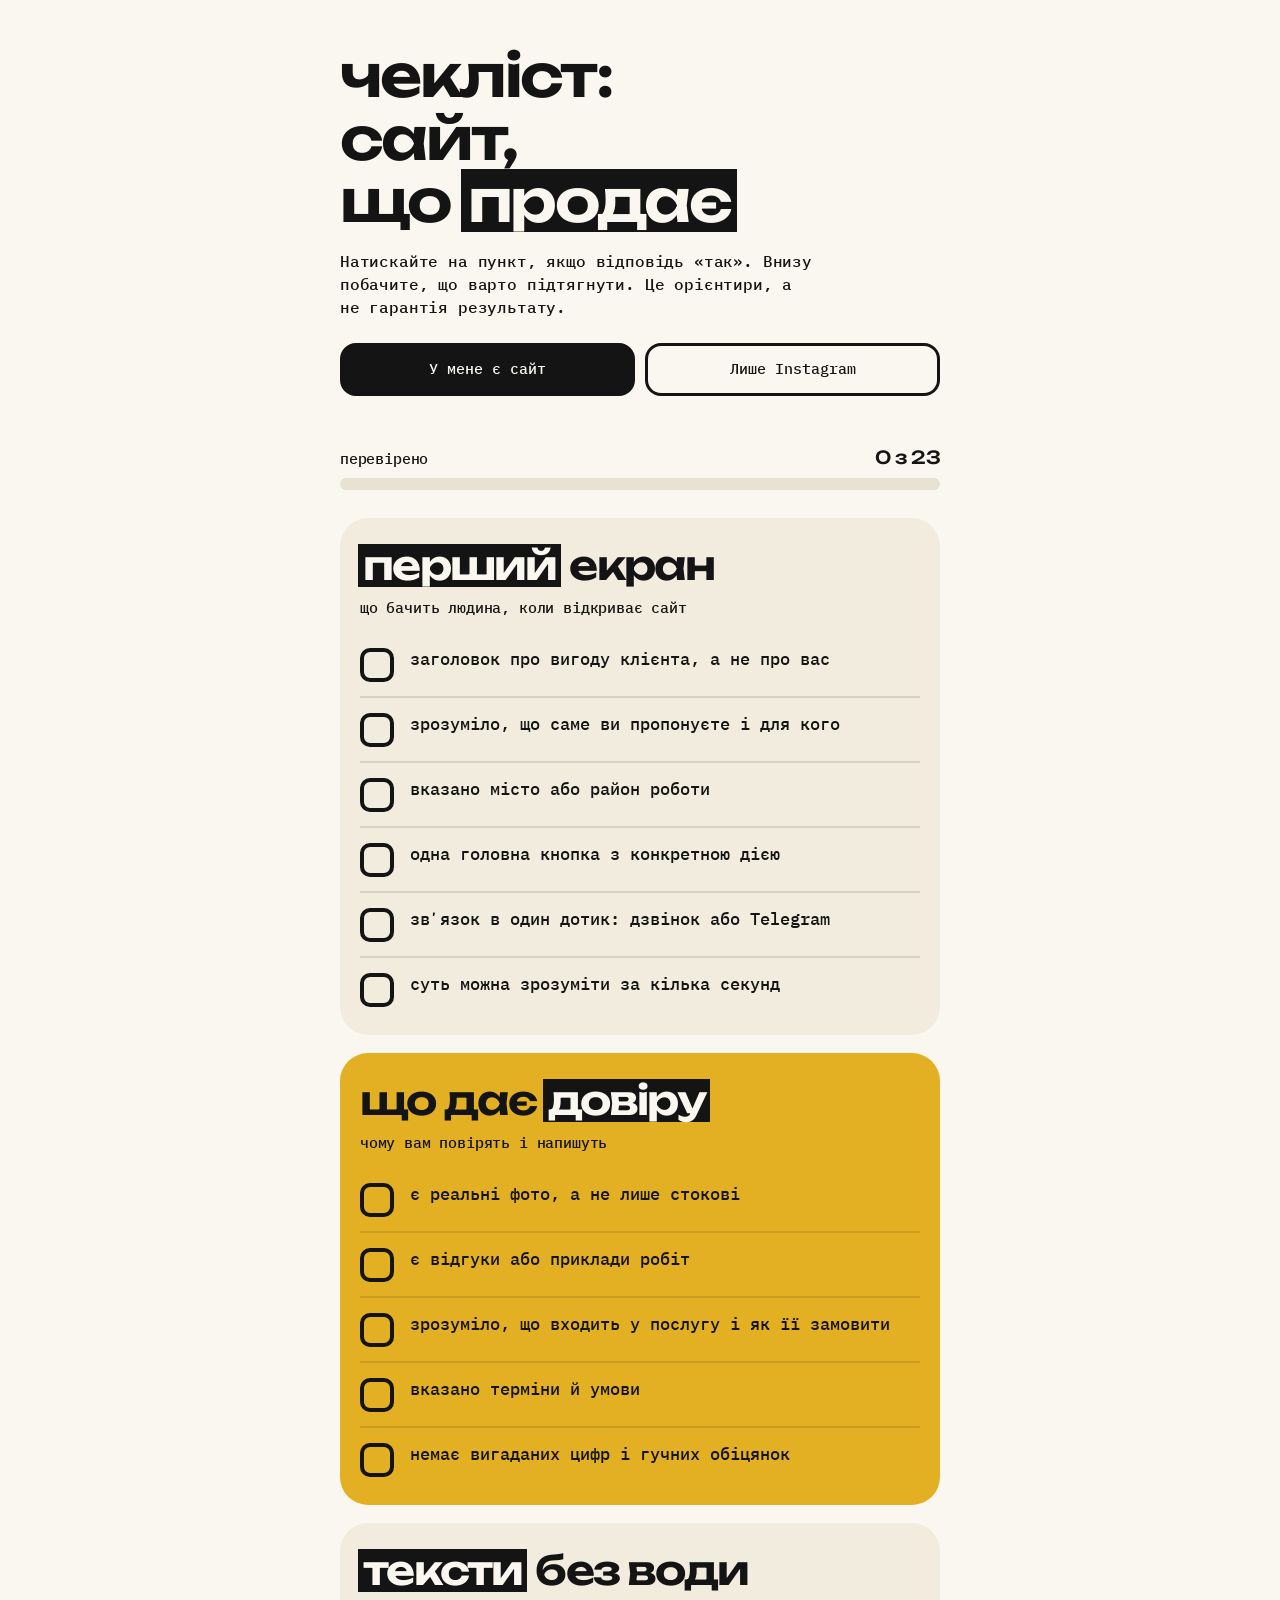
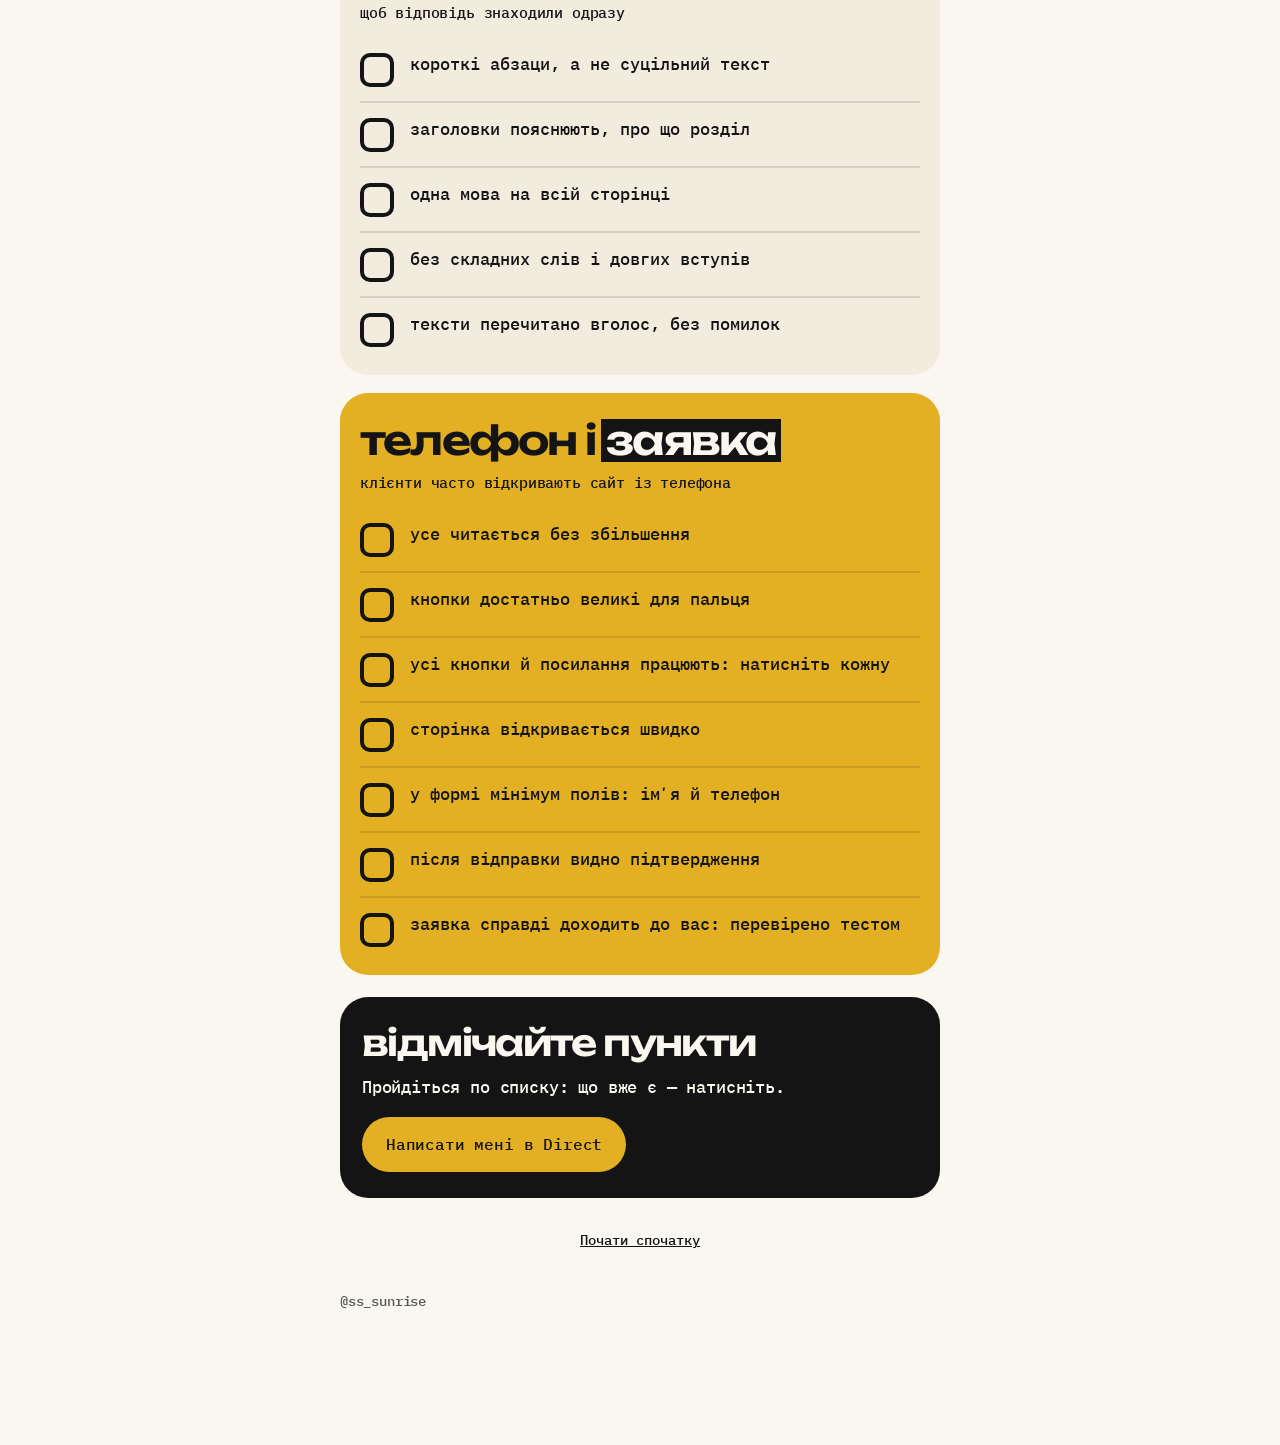
==== index.html @ e407d033 "Add checklist page" ====
<!DOCTYPE html>
<html lang="uk">
<head>
<meta charset="utf-8">
<meta name="viewport" content="width=device-width, initial-scale=1">
<title>Чекліст: сайт, що продає</title>
<link rel="preconnect" href="https://fonts.googleapis.com">
<link rel="preconnect" href="https://fonts.gstatic.com" crossorigin>
<link href="https://fonts.googleapis.com/css2?family=IBM+Plex+Mono:wght@500&family=Unbounded:wght@600&display=swap" rel="stylesheet">
<style>
:root{--cream:#FAF7F0;--dark:#141414;--mustard:#E3B023;--wine:#5A0F1C}
*{box-sizing:border-box;-webkit-tap-highlight-color:transparent}
html,body{margin:0}
body{background:var(--cream);color:var(--dark);font:500 17px/1.45 "IBM Plex Mono",ui-monospace,monospace;letter-spacing:-.01em}
.wrap{max-width:640px;margin:0 auto;padding:0 20px 120px}
h1,h2{font-family:Unbounded,system-ui,sans-serif;font-weight:600;text-transform:lowercase;letter-spacing:-.045em;margin:0}
.hero{padding:44px 0 22px}
.hero h1{font-size:clamp(36px,11vw,58px);line-height:1.08}
.plate{display:inline-block;background:var(--dark);color:var(--cream);padding:0 .12em;margin-left:-.04em}
.lead{margin:18px 0 0;font-size:16px;max-width:30em}
.tabs{display:flex;gap:10px;margin:24px 0 8px}
.tab{flex:1;font:inherit;font-size:15px;line-height:1.25;padding:14px 12px;border:3px solid var(--dark);border-radius:16px;background:transparent;color:var(--dark);cursor:pointer;text-align:center}
.tab[aria-selected="true"]{background:var(--dark);color:var(--cream)}
.bar{position:sticky;top:0;z-index:5;background:var(--cream);padding:12px 0 10px;margin-top:6px}
.bar .row{display:flex;justify-content:space-between;align-items:baseline;gap:12px;font-size:15px}
.bar .row b{font-weight:500;font-family:Unbounded,system-ui,sans-serif;font-size:18px;letter-spacing:-.03em}
.track{height:12px;border-radius:8px;background:#E8E2D2;margin-top:8px;overflow:hidden}
.fill{height:100%;width:0;background:var(--dark);border-radius:8px;transition:width .25s ease}
.sec{border-radius:28px;padding:26px 20px 14px;margin:18px 0}
.sec h2{font-size:clamp(28px,8vw,40px);line-height:1.08}
.sec p.sub{margin:10px 0 14px;font-size:15px}
.sec.cr{background:#F1ECDD}
.sec.mu{background:var(--mustard)}
.sec.wn{background:var(--wine);color:var(--cream)}
.sec.wn .plate{background:var(--cream);color:var(--wine)}
.sec.mu .plate,.sec.cr .plate{background:var(--dark);color:var(--cream)}
.item{display:flex;gap:16px;align-items:flex-start;width:100%;text-align:left;font:inherit;color:inherit;background:none;border:0;padding:14px 0;cursor:pointer;border-top:2px solid rgba(20,20,20,.12)}
.sec.wn .item{border-top-color:rgba(250,247,240,.2)}
.item:first-of-type{border-top:0}
.box{flex:none;width:34px;height:34px;border:4px solid currentColor;border-radius:10px;display:grid;place-items:center;margin-top:1px;transition:background .15s}
.box svg{width:20px;height:20px;opacity:0;transform:scale(.6);transition:all .15s}
.item[aria-checked="true"] .box{background:currentColor}
.item[aria-checked="true"] .box svg{opacity:1;transform:none}
.item[aria-checked="true"] .box svg{stroke:var(--cream)}
.sec.mu .item[aria-checked="true"] .box svg{stroke:var(--mustard)}
.sec.wn .item[aria-checked="true"] .box svg{stroke:var(--wine)}
.item[aria-checked="true"] .t{opacity:.55}
.item:focus-visible{outline:3px solid var(--dark);outline-offset:2px}
.sec.wn .item:focus-visible{outline-color:var(--cream)}
.result{background:var(--dark);color:var(--cream);border-radius:28px;padding:26px 22px;margin:22px 0}
.result h2{font-size:clamp(26px,7.5vw,36px);line-height:1.1;margin-bottom:12px}
.result p{margin:0 0 18px}
.result .w{color:var(--mustard)}
.cta{display:inline-block;background:var(--mustard);color:var(--dark);text-decoration:none;border-radius:999px;padding:16px 24px;font-size:16px}
.reset{display:block;margin:6px auto 0;background:none;border:0;font:inherit;font-size:14px;color:var(--dark);text-decoration:underline;cursor:pointer;padding:10px}
.foot{margin-top:30px;font-size:14px;opacity:.7}
[hidden]{display:none!important}
</style>
</head>
<body>
<div class="wrap">
  <header class="hero">
    <h1>чекліст:<br>сайт,<br>що <span class="plate">продає</span></h1>
    <p class="lead">Натискайте на пункт, якщо відповідь «так». Внизу побачите, що варто підтягнути. Це орієнтири, а не гарантія результату.</p>
    <div class="tabs" role="tablist" aria-label="Оберіть, що перевіряємо">
      <button class="tab" role="tab" id="tab-site" aria-selected="true" data-mode="site">У мене є сайт</button>
      <button class="tab" role="tab" id="tab-insta" aria-selected="false" data-mode="insta">Лише Instagram</button>
    </div>
  </header>

  <div class="bar" aria-live="polite">
    <div class="row"><span id="label">перевірено</span><b id="count">0 з 0</b></div>
    <div class="track"><div class="fill" id="fill"></div></div>
  </div>

  <main id="main"></main>

  <section class="result" id="result">
    <h2 id="rtitle"></h2>
    <p id="rtext"></p>
    <a class="cta" id="cta" href="https://www.instagram.com/ss_sunrise/" target="_blank" rel="noopener">Написати мені в Direct</a>
  </section>
  <button class="reset" id="reset" type="button">Почати спочатку</button>
  <p class="foot">@ss_sunrise</p>
</div>

<script>
(function(){
  var DATA={
    site:[
      {cls:'cr',title:'<span class="plate">перший</span> екран',sub:'що бачить людина, коли відкриває сайт',items:[
        'заголовок про вигоду клієнта, а не про вас',
        'зрозуміло, що саме ви пропонуєте і для кого',
        'вказано місто або район роботи',
        'одна головна кнопка з конкретною дією',
        'звʼязок в один дотик: дзвінок або Telegram',
        'суть можна зрозуміти за кілька секунд']},
      {cls:'mu',title:'що дає <span class="plate">довіру</span>',sub:'чому вам повірять і напишуть',items:[
        'є реальні фото, а не лише стокові',
        'є відгуки або приклади робіт',
        'зрозуміло, що входить у послугу і як її замовити',
        'вказано терміни й умови',
        'немає вигаданих цифр і гучних обіцянок']},
      {cls:'cr',title:'<span class="plate">тексти</span> без води',sub:'щоб відповідь знаходили одразу',items:[
        'короткі абзаци, а не суцільний текст',
        'заголовки пояснюють, про що розділ',
        'одна мова на всій сторінці',
        'без складних слів і довгих вступів',
        'тексти перечитано вголос, без помилок']},
      {cls:'mu',title:'телефон і <span class="plate">заявка</span>',sub:'клієнти часто відкривають сайт із телефона',items:[
        'усе читається без збільшення',
        'кнопки достатньо великі для пальця',
        'усі кнопки й посилання працюють: натисніть кожну',
        'сторінка відкривається швидко',
        'у формі мінімум полів: імʼя й телефон',
        'після відправки видно підтвердження',
        'заявка справді доходить до вас: перевірено тестом']}
    ],
    insta:[
      {cls:'wn',title:'сайту нема? <span class="plate">instagram</span>',sub:'тоді перевірте профіль: це теж ваша вітрина',items:[
        'у шапці: чим займаєтесь і для кого',
        'вказано місто або район',
        'є кнопка звʼязку, і вона працює',
        'у Direct відповідаєте швидко',
        'у закріплених: з чого почати новому клієнтові']},
      {cls:'cr',title:'ціни й <span class="plate">вибір</span>',sub:'щоб клієнт знайшов потрібне в Instagram',items:[
        'ціни або «від скількох» видно, а не лише «ціна в Direct»',
        'конкретний товар чи послугу можна знайти за кілька дотиків',
        'актуальні розділені за категоріями',
        'у дописі: назва, ціна, як замовити',
        'відгуки зібрані в одному місці',
        'видно, що актуально зараз: наявність і терміни']}
    ]
  };
  var CHECK='<svg viewBox="0 0 24 24" fill="none" stroke-width="4" stroke-linecap="round" stroke-linejoin="round"><path d="M5 12.5l4.5 4.5L19 7.5"/></svg>';
  var mode='site', state={site:{},insta:{}};
  var $=function(id){return document.getElementById(id)};
  function load(){try{var s=localStorage.getItem('ss-checklist');if(s){var o=JSON.parse(s);if(o&&o.site&&o.insta)state=o}}catch(e){}}
  function save(){try{localStorage.setItem('ss-checklist',JSON.stringify(state))}catch(e){}}
  function total(m){return DATA[m].reduce(function(a,s){return a+s.items.length},0)}
  function done(m){return Object.keys(state[m]).filter(function(k){return state[m][k]}).length}
  function render(){
    var h='';
    DATA[mode].forEach(function(s,si){
      h+='<section class="sec '+s.cls+'"><h2>'+s.title+'</h2><p class="sub">'+s.sub+'</p>';
      s.items.forEach(function(t,ii){
        var k=si+'-'+ii, on=!!state[mode][k];
        h+='<button type="button" class="item" role="checkbox" aria-checked="'+on+'" data-k="'+k+'"><span class="box">'+CHECK+'</span><span class="t">'+t+'</span></button>';
      });
      h+='</section>';
    });
    $('main').innerHTML=h;
    update();
  }
  function update(){
    var n=done(mode), t=total(mode);
    $('count').textContent=n+' з '+t;
    $('fill').style.width=(t?n/t*100:0)+'%';
    var title,text;
    if(n===0){title='відмічайте пункти';text='Пройдіться по списку: що вже є — натисніть.';}
    else if(n===t){title='усе відмічено';text='Добрий результат. Якщо хочете, можна ще звірити деталі разом: напишіть, і я подивлюся ваш '+(mode==='site'?'сайт':'профіль')+'.';}
    else{title='без галочки: '+(t-n);text='Ці пункти варто підтягнути в першу чергу. Напишіть мені, скільки лишилось без галочки: підкажу, з чого почати саме у вас. А щоб я зробив усе за вас, напишіть слово «ціна».';}
    $('rtitle').textContent=title;$('rtext').textContent=text;
  }
  document.addEventListener('click',function(e){
    var it=e.target.closest&&e.target.closest('.item');
    if(it){var k=it.getAttribute('data-k');state[mode][k]=!state[mode][k];it.setAttribute('aria-checked',String(!!state[mode][k]));save();update();return}
    var tb=e.target.closest&&e.target.closest('.tab');
    if(tb){mode=tb.getAttribute('data-mode');
      ['site','insta'].forEach(function(m){$('tab-'+m).setAttribute('aria-selected',String(m===mode))});
      render();window.scrollTo(0,0);return}
    if(e.target.id==='reset'){state[mode]={};save();render()}
  });
  load();render();
})();
</script>
</body>
</html>
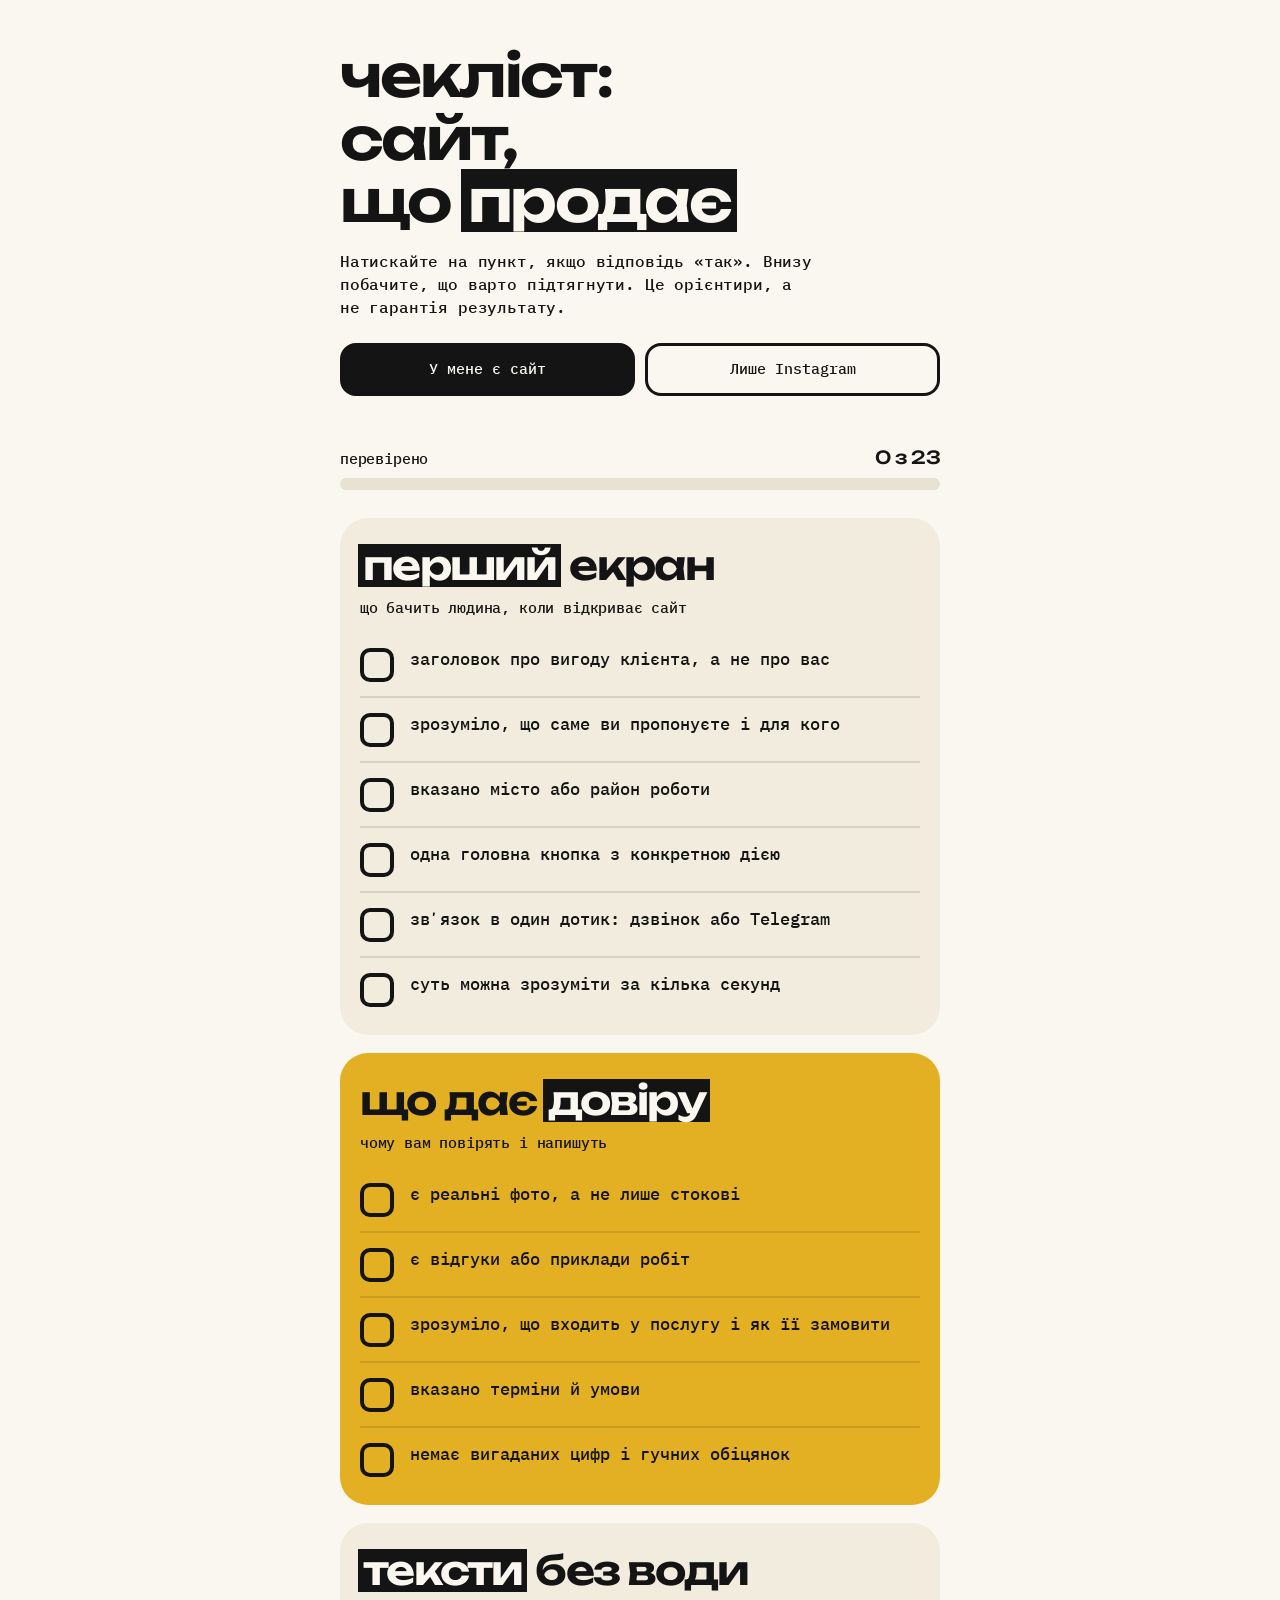
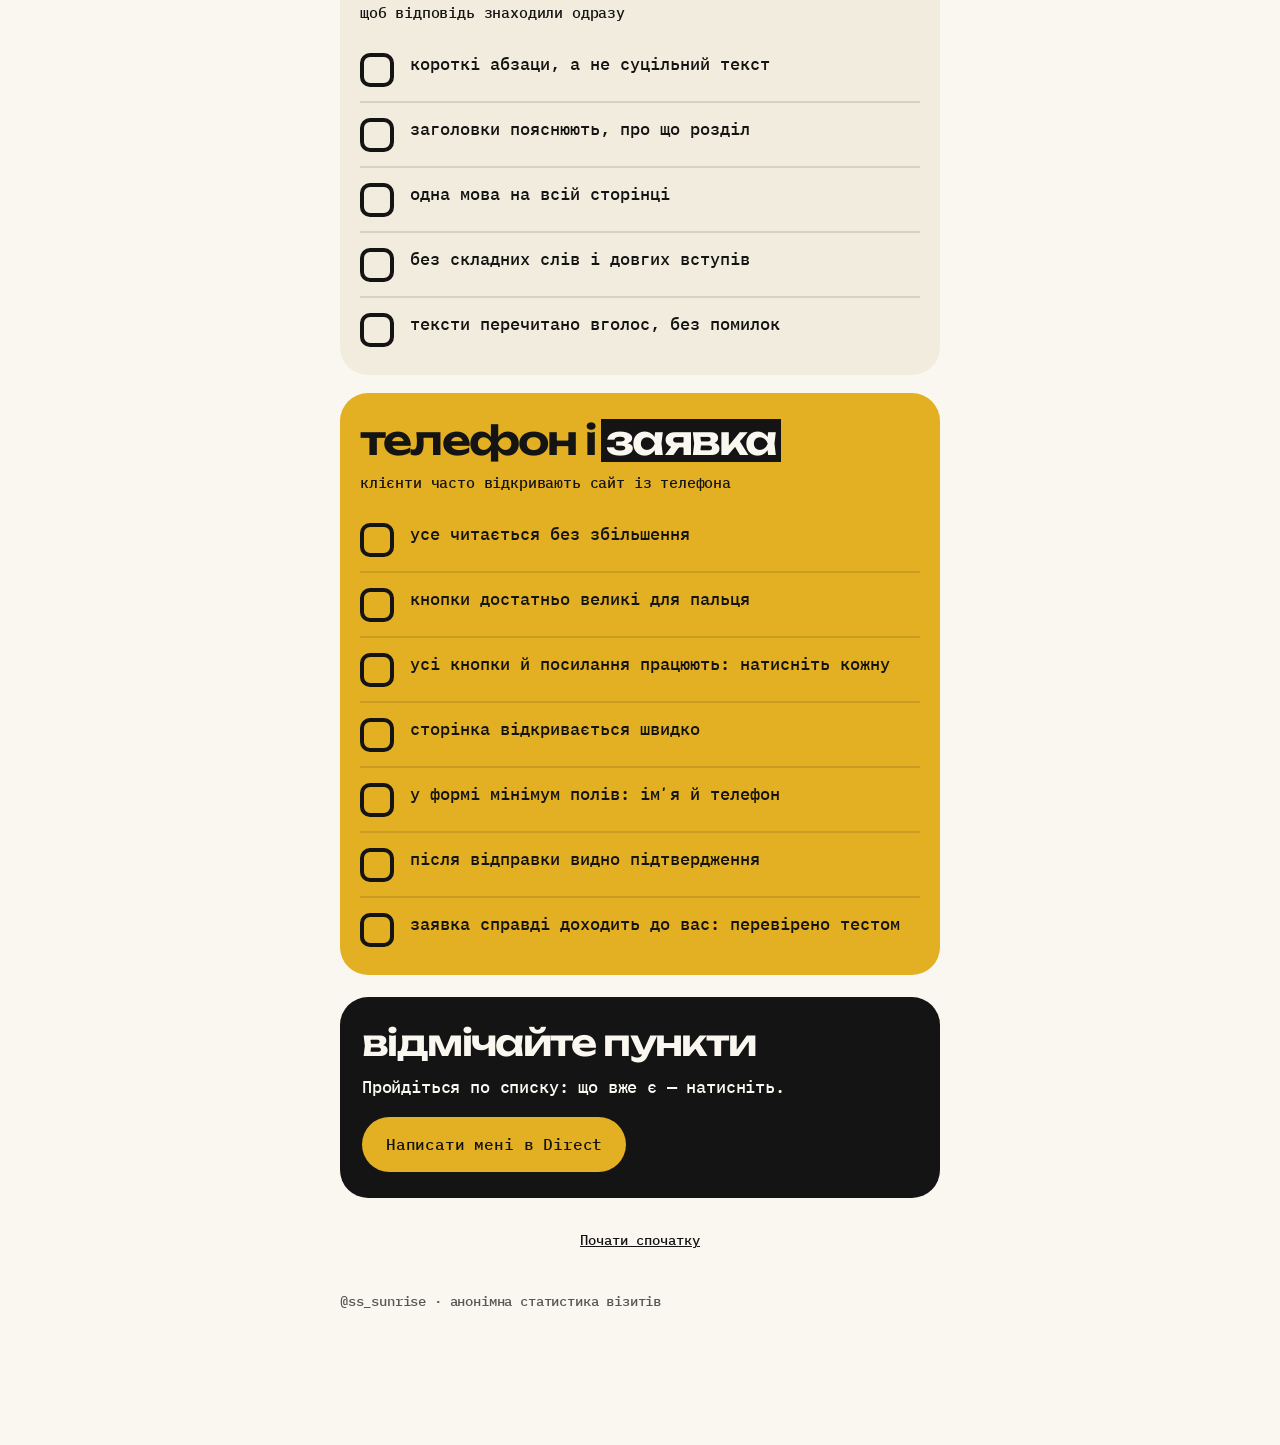
==== commit 5407ec1d: "Add anonymous analytics events Updated footer text to include anonymous visit statistics and added t" ====
--- a/index.html
+++ b/index.html
@@ -56,6 +56,7 @@
 .foot{margin-top:30px;font-size:14px;opacity:.7}
 [hidden]{display:none!important}
 </style>
+<script defer src="https://cloud.umami.is/script.js" data-website-id="c2e4ae22-73c0-464f-8e82-1b480ce2b5c4"></script>
 </head>
 <body>
 <div class="wrap">
@@ -81,7 +82,7 @@
     <a class="cta" id="cta" href="https://www.instagram.com/ss_sunrise/" target="_blank" rel="noopener">Написати мені в Direct</a>
   </section>
   <button class="reset" id="reset" type="button">Почати спочатку</button>
-  <p class="foot">@ss_sunrise</p>
+  <p class="foot">@ss_sunrise · анонімна статистика візитів</p>
 </div>
 
 <script>
@@ -164,13 +165,17 @@
   }
   document.addEventListener('click',function(e){
     var it=e.target.closest&&e.target.closest('.item');
-    if(it){var k=it.getAttribute('data-k');state[mode][k]=!state[mode][k];it.setAttribute('aria-checked',String(!!state[mode][k]));save();update();return}
+    if(it){var k=it.getAttribute('data-k');state[mode][k]=!state[mode][k];it.setAttribute('aria-checked',String(!!state[mode][k]));save();update();ping();return}
     var tb=e.target.closest&&e.target.closest('.tab');
     if(tb){mode=tb.getAttribute('data-mode');
       ['site','insta'].forEach(function(m){$('tab-'+m).setAttribute('aria-selected',String(m===mode))});
-      render();window.scrollTo(0,0);return}
+      render();window.scrollTo(0,0);track('tab',{mode:mode});return}
     if(e.target.id==='reset'){state[mode]={};save();render()}
   });
+  var T=null;
+  function track(n,d){try{if(window.umami&&umami.track)umami.track(n,d)}catch(e){}}
+  function ping(){clearTimeout(T);T=setTimeout(function(){track('progress',{mode:mode,done:done(mode),total:total(mode)})},1500)}
+  $('cta').addEventListener('click',function(){track('cta-direct',{mode:mode,done:done(mode),total:total(mode)})});
   load();render();
 })();
 </script>
